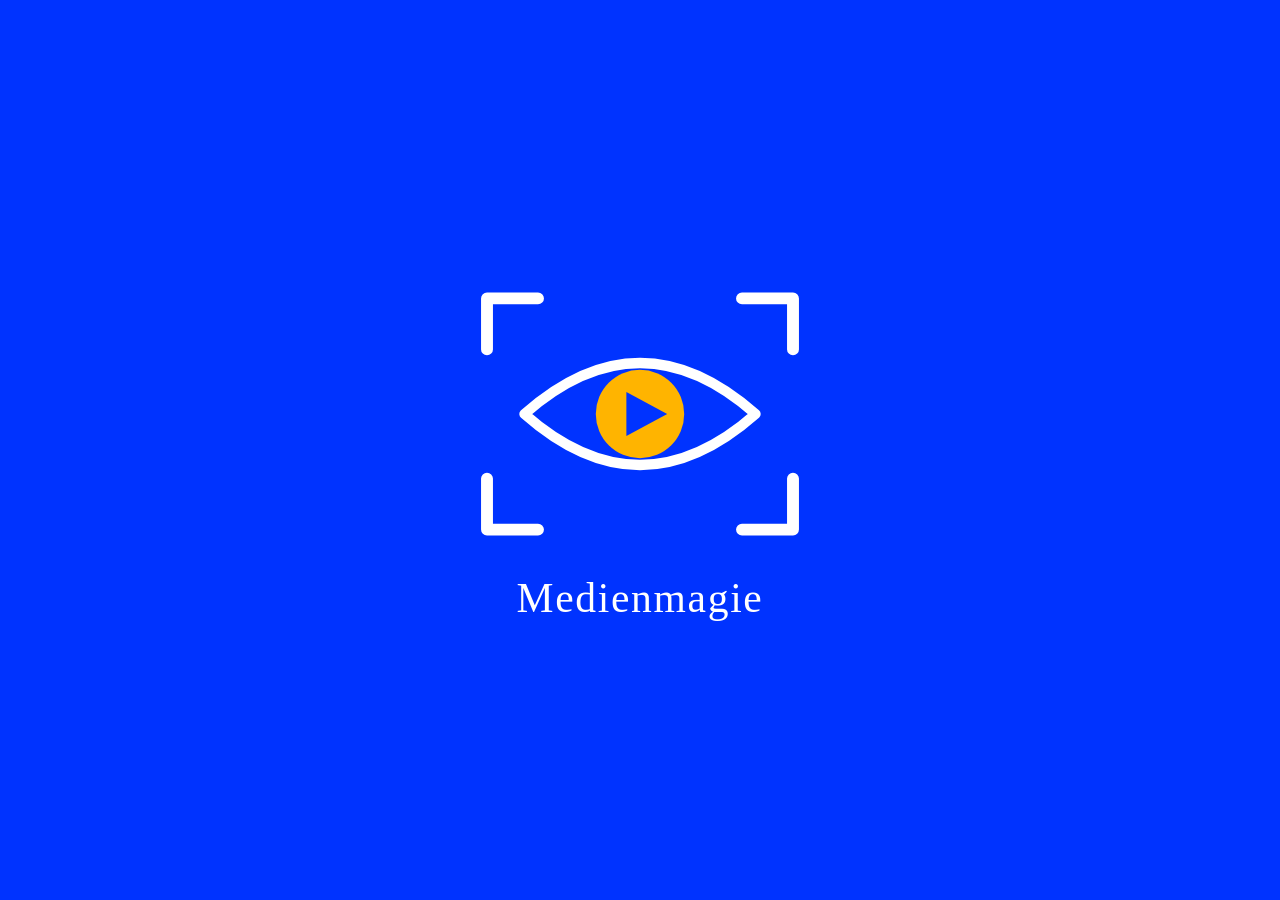
==== index.html @ 4b396f24 "Add files via upload" ====
<!DOCTYPE html>
<html lang="de">
<head>
<meta charset="utf-8">
<meta name="viewport" content="width=device-width, initial-scale=1">
<title>Medienmagie</title>
<meta name="description" content="Medienmagie – Medienpädagogik mit Zauberei, Licht und Film. ">
<link rel="icon" href="data:image/svg+xml,<svg xmlns='http://www.w3.org/2000/svg' viewBox='0 0 100 100'><text y='.9em' font-size='90'>👁</text></svg>">
<style>
  :root {
    --bg: #0033ff;
    --ink: #ffffff;
    --accent: #ffb400;
  }
  * { box-sizing: border-box; }
  html, body { height: 100%; margin: 0; }
  body {
    background: var(--bg);
    color: var(--ink);
    font-family: Georgia, "Times New Roman", serif;
    display: flex;
    flex-direction: column;
    align-items: center;
    justify-content: center;
    gap: 1.5rem;
    transition: background .6s ease, color .6s ease;
    text-align: center;
    padding: 1.5rem;
  }
  button.logo {
    background: none;
    border: 0;
    padding: 0;
    cursor: pointer;
    width: min(70vw, 340px);
    border-radius: 12px;
    -webkit-tap-highlight-color: transparent;
  }
  button.logo:focus-visible { outline: 3px solid var(--accent); outline-offset: 8px; }
  button.logo svg { width: 100%; height: auto; display: block; }
  .frame, .lid { stroke: var(--ink); transition: stroke .6s ease; }
  .iris { fill: var(--accent); transition: fill .6s ease; }
  .play { fill: var(--bg); transition: fill .6s ease; }
  button.logo:active .iris { transform: scale(.94); }
  .iris { transform-origin: 100px 80px; transition: fill .6s ease, transform .15s ease; }
  h1 {
    font-size: clamp(1.8rem, 6vw, 2.6rem);
    font-weight: 400;
    letter-spacing: .04em;
    margin: 0;
  }
  p {
    margin: 0;
    font-size: 1rem;
    opacity: .75;
  }
  @media (prefers-reduced-motion: reduce) {
    * { transition: none !important; }
  }
</style>
</head>
<body>

<button class="logo" id="logo" type="button" aria-label="Farbe wechseln">
  <svg viewBox="0 0 200 160" role="img" aria-hidden="true">
    <!-- Sucher-Rahmen -->
    <g class="frame" fill="none" stroke-width="7" stroke-linecap="round" stroke-linejoin="round">
      <path d="M10 42 V12 H40"/>
      <path d="M160 12 H190 V42"/>
      <path d="M190 118 V148 H160"/>
      <path d="M40 148 H10 V118"/>
    </g>
    <!-- Auge -->
    <path class="lid" d="M32 80 Q100 20 168 80 Q100 140 32 80 Z" fill="none" stroke-width="6" stroke-linejoin="round"/>
    <circle class="iris" cx="100" cy="80" r="26"/>
    <!-- Play-Pupille -->
    <path class="play" d="M92 67 L116 80 L92 93 Z"/>
  </svg>
</button>

<h1>Medienmagie</h1>

<script>
  // Fünf grelle Farbwelten: Hintergrund und Akzent sind jeweils Komplementärfarben
  var paletten = [
    { bg: "#0033ff", ink: "#ffffff", accent: "#ffb400" }, // Knallblau / Gelborange
    { bg: "#ff1f8e", ink: "#ffffff", accent: "#19ff8c" }, // Pink / Neongrün
    { bg: "#7a00ff", ink: "#ffffff", accent: "#f2ff00" }, // Violett / Neongelb
    { bg: "#ff3b00", ink: "#ffffff", accent: "#00e5ff" }, // Signalrot / Cyan
    { bg: "#ffe600", ink: "#1a0033", accent: "#5a00ff" }  // Gelb / Ultraviolett
  ];
  var i = 0;
  var root = document.documentElement;

  function anwenden(p) {
    root.style.setProperty("--bg", p.bg);
    root.style.setProperty("--ink", p.ink);
    root.style.setProperty("--accent", p.accent);
    var meta = document.querySelector('meta[name="theme-color"]');
    if (!meta) {
      meta = document.createElement("meta");
      meta.name = "theme-color";
      document.head.appendChild(meta);
    }
    meta.content = p.bg;
  }

  anwenden(paletten[0]);
  document.getElementById("logo").addEventListener("click", function () {
    i = (i + 1) % paletten.length;
    anwenden(paletten[i]);
  });
</script>
</body>
</html>
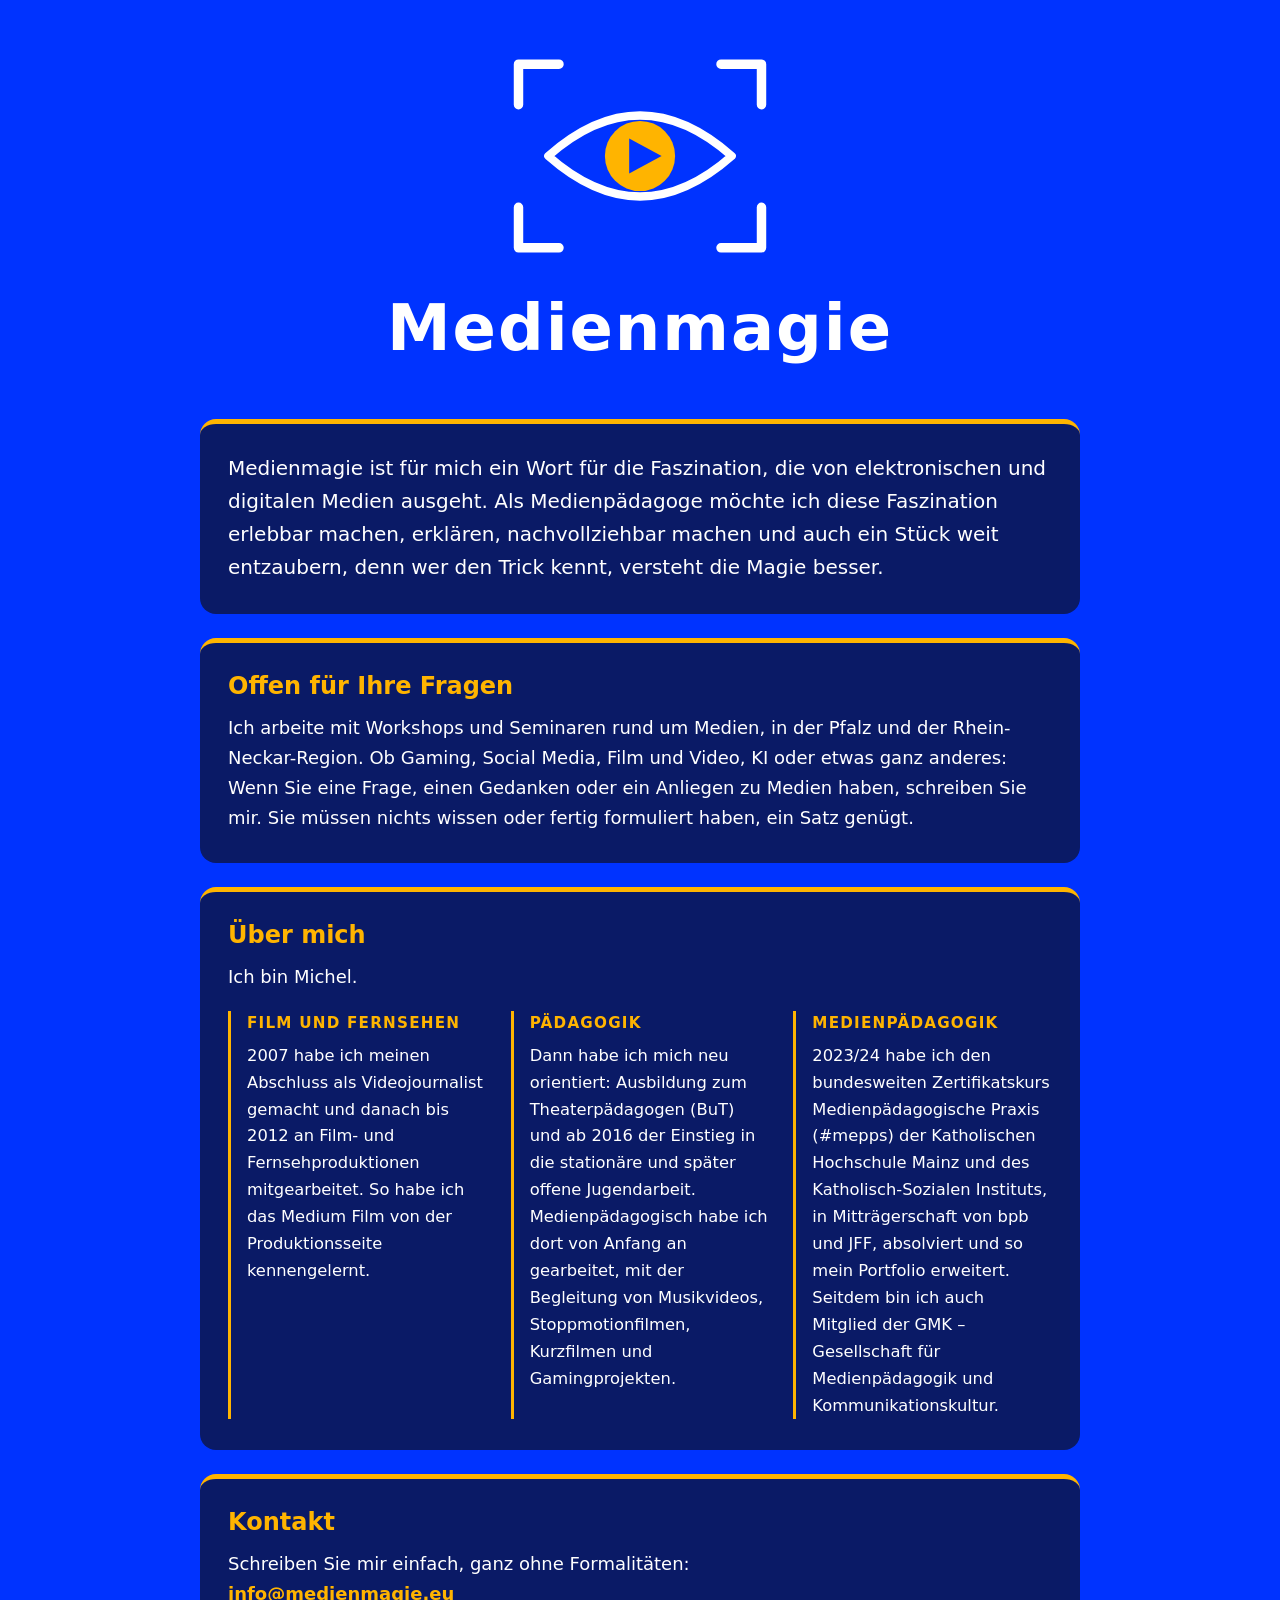
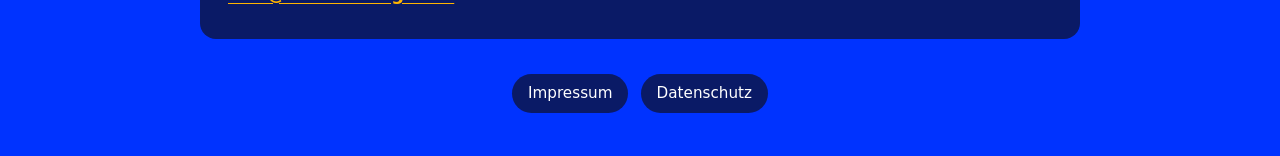
==== commit 433b1ca6: "Rename index(1).html to index.html" ====
--- a/index.html
+++ b/index.html
@@ -3,113 +3,69 @@
 <head>
 <meta charset="utf-8">
 <meta name="viewport" content="width=device-width, initial-scale=1">
-<title>Medienmagie</title>
-<meta name="description" content="Medienmagie – Medienpädagogik mit Zauberei, Licht und Film. ">
-<link rel="icon" href="data:image/svg+xml,<svg xmlns='http://www.w3.org/2000/svg' viewBox='0 0 100 100'><text y='.9em' font-size='90'>👁</text></svg>">
-<style>
-  :root {
-    --bg: #0033ff;
-    --ink: #ffffff;
-    --accent: #ffb400;
-  }
-  * { box-sizing: border-box; }
-  html, body { height: 100%; margin: 0; }
-  body {
-    background: var(--bg);
-    color: var(--ink);
-    font-family: Georgia, "Times New Roman", serif;
-    display: flex;
-    flex-direction: column;
-    align-items: center;
-    justify-content: center;
-    gap: 1.5rem;
-    transition: background .6s ease, color .6s ease;
-    text-align: center;
-    padding: 1.5rem;
-  }
-  button.logo {
-    background: none;
-    border: 0;
-    padding: 0;
-    cursor: pointer;
-    width: min(70vw, 340px);
-    border-radius: 12px;
-    -webkit-tap-highlight-color: transparent;
-  }
-  button.logo:focus-visible { outline: 3px solid var(--accent); outline-offset: 8px; }
-  button.logo svg { width: 100%; height: auto; display: block; }
-  .frame, .lid { stroke: var(--ink); transition: stroke .6s ease; }
-  .iris { fill: var(--accent); transition: fill .6s ease; }
-  .play { fill: var(--bg); transition: fill .6s ease; }
-  button.logo:active .iris { transform: scale(.94); }
-  .iris { transform-origin: 100px 80px; transition: fill .6s ease, transform .15s ease; }
-  h1 {
-    font-size: clamp(1.8rem, 6vw, 2.6rem);
-    font-weight: 400;
-    letter-spacing: .04em;
-    margin: 0;
-  }
-  p {
-    margin: 0;
-    font-size: 1rem;
-    opacity: .75;
-  }
-  @media (prefers-reduced-motion: reduce) {
-    * { transition: none !important; }
-  }
-</style>
+<title>Medienmagie – Medienpädagogik mit Michel</title>
+<meta name="description" content="Medienmagie: Medienpädagogik in der Pfalz und der Rhein-Neckar-Region. Workshops und Seminare rund um Gaming, Social Media, Film und Video, KI und alle Fragen zu Medien.">
+<link rel="icon" href="data:image/svg+xml,%3Csvg xmlns='http://www.w3.org/2000/svg' viewBox='0 0 100 100'%3E%3Ctext y='.9em' font-size='90'%3E%F0%9F%91%81%3C/text%3E%3C/svg%3E">
+<link rel="stylesheet" href="style.css">
 </head>
 <body>
+<div class="wrap">
 
-<button class="logo" id="logo" type="button" aria-label="Farbe wechseln">
-  <svg viewBox="0 0 200 160" role="img" aria-hidden="true">
-    <!-- Sucher-Rahmen -->
-    <g class="frame" fill="none" stroke-width="7" stroke-linecap="round" stroke-linejoin="round">
-      <path d="M10 42 V12 H40"/>
-      <path d="M160 12 H190 V42"/>
-      <path d="M190 118 V148 H160"/>
-      <path d="M40 148 H10 V118"/>
-    </g>
-    <!-- Auge -->
-    <path class="lid" d="M32 80 Q100 20 168 80 Q100 140 32 80 Z" fill="none" stroke-width="6" stroke-linejoin="round"/>
-    <circle class="iris" cx="100" cy="80" r="26"/>
-    <!-- Play-Pupille -->
-    <path class="play" d="M92 67 L116 80 L92 93 Z"/>
-  </svg>
-</button>
+<header class="hero">
+  <button class="logo" id="logo" type="button" aria-label="Farbe wechseln">
+    <svg viewBox="0 0 200 160" aria-hidden="true">
+  <g class="frame" fill="none" stroke-width="7" stroke-linecap="round" stroke-linejoin="round">
+    <path d="M10 42 V12 H40"/><path d="M160 12 H190 V42"/>
+    <path d="M190 118 V148 H160"/><path d="M40 148 H10 V118"/>
+  </g>
+  <path class="lid" d="M32 80 Q100 20 168 80 Q100 140 32 80 Z" fill="none" stroke-width="6" stroke-linejoin="round"/>
+  <circle class="iris" cx="100" cy="80" r="26"/>
+  <path class="play" d="M92 67 L116 80 L92 93 Z"/>
+</svg>
+  </button>
+  <h1>Medienmagie</h1>
+</header>
 
-<h1>Medienmagie</h1>
+<main>
+  <section class="card">
+    <p class="lead">Medienmagie ist für mich ein Wort für die Faszination, die von elektronischen und digitalen Medien ausgeht. Als Medienpädagoge möchte ich diese Faszination erlebbar machen, erklären, nachvollziehbar machen und auch ein Stück weit entzaubern, denn wer den Trick kennt, versteht die Magie besser.</p>
+  </section>
 
-<script>
-  // Fünf grelle Farbwelten: Hintergrund und Akzent sind jeweils Komplementärfarben
-  var paletten = [
-    { bg: "#0033ff", ink: "#ffffff", accent: "#ffb400" }, // Knallblau / Gelborange
-    { bg: "#ff1f8e", ink: "#ffffff", accent: "#19ff8c" }, // Pink / Neongrün
-    { bg: "#7a00ff", ink: "#ffffff", accent: "#f2ff00" }, // Violett / Neongelb
-    { bg: "#ff3b00", ink: "#ffffff", accent: "#00e5ff" }, // Signalrot / Cyan
-    { bg: "#ffe600", ink: "#1a0033", accent: "#5a00ff" }  // Gelb / Ultraviolett
-  ];
-  var i = 0;
-  var root = document.documentElement;
+  <section class="card" id="fragen">
+    <h2>Offen für Ihre Fragen</h2>
+    <p>Ich arbeite mit Workshops und Seminaren rund um Medien, in der Pfalz und der Rhein-Neckar-Region. Ob Gaming, Social Media, Film und Video, KI oder etwas ganz anderes: Wenn Sie eine Frage, einen Gedanken oder ein Anliegen zu Medien haben, schreiben Sie mir. Sie müssen nichts wissen oder fertig formuliert haben, ein Satz genügt.</p>
+  </section>
 
-  function anwenden(p) {
-    root.style.setProperty("--bg", p.bg);
-    root.style.setProperty("--ink", p.ink);
-    root.style.setProperty("--accent", p.accent);
-    var meta = document.querySelector('meta[name="theme-color"]');
-    if (!meta) {
-      meta = document.createElement("meta");
-      meta.name = "theme-color";
-      document.head.appendChild(meta);
-    }
-    meta.content = p.bg;
-  }
+  <section class="card" id="ueber-mich">
+    <h2>Über mich</h2>
+    <p>Ich bin Michel.</p>
+    <div class="etappen">
+      <div class="etappe">
+        <h3>Film und Fernsehen</h3>
+        <p>2007 habe ich meinen Abschluss als Videojournalist gemacht und danach bis 2012 an Film- und Fernsehproduktionen mitgearbeitet. So habe ich das Medium Film von der Produktionsseite kennengelernt.</p>
+      </div>
+      <div class="etappe">
+        <h3>Pädagogik</h3>
+        <p>Dann habe ich mich neu orientiert: Ausbildung zum Theaterpädagogen (BuT) und ab 2016 der Einstieg in die stationäre und später offene Jugendarbeit. Medienpädagogisch habe ich dort von Anfang an gearbeitet, mit der Begleitung von Musikvideos, Stoppmotionfilmen, Kurzfilmen und Gamingprojekten.</p>
+      </div>
+      <div class="etappe">
+        <h3>Medienpädagogik</h3>
+        <p>2023/24 habe ich den bundesweiten Zertifikatskurs Medienpädagogische Praxis (#mepps) der Katholischen Hochschule Mainz und des Katholisch-Sozialen Instituts, in Mitträgerschaft von bpb und JFF, absolviert und so mein Portfolio erweitert. Seitdem bin ich auch Mitglied der GMK – Gesellschaft für Medienpädagogik und Kommunikationskultur.</p>
+      </div>
+    </div>
+  </section>
 
-  anwenden(paletten[0]);
-  document.getElementById("logo").addEventListener("click", function () {
-    i = (i + 1) % paletten.length;
-    anwenden(paletten[i]);
-  });
-</script>
+  <section class="card" id="kontakt">
+    <h2>Kontakt</h2>
+    <p>Schreiben Sie mir einfach, ganz ohne Formalitäten:<br><a href="mailto:info@medienmagie.eu">info@medienmagie.eu</a></p>
+  </section>
+</main>
+
+<footer class="fuss">
+  <a href="impressum.html" data-keep="impressum.html">Impressum</a>
+  <a href="datenschutz.html" data-keep="datenschutz.html">Datenschutz</a>
+</footer>
+</div>
+<script src="farben.js"></script>
 </body>
 </html>
--- a/style.css
+++ b/style.css
@@ -0,0 +1,92 @@
+:root {
+  --bg: #0033ff;
+  --ink: #ffffff;
+  --card: #0a1a66;
+  --head: #ffb400;
+  --accent: #ffb400;
+}
+* { box-sizing: border-box; }
+html { scroll-behavior: smooth; }
+body {
+  margin: 0;
+  min-height: 100vh;
+  background: var(--bg);
+  color: var(--ink);
+  font-family: system-ui, -apple-system, "Segoe UI", Roboto, "Helvetica Neue", Arial, sans-serif;
+  font-size: 1.125rem;
+  line-height: 1.65;
+  transition: background .6s ease, color .6s ease;
+}
+.wrap { max-width: 920px; margin: 0 auto; padding: 0 1.25rem 2.5rem; }
+
+/* Kopf mit Logo */
+.hero { text-align: center; padding: 3rem 0 2rem; }
+button.logo {
+  background: none; border: 0; padding: 0; cursor: pointer;
+  width: min(62vw, 270px); border-radius: 14px;
+  -webkit-tap-highlight-color: transparent;
+}
+button.logo:focus-visible, a.logo-link:focus-visible { outline: 3px solid var(--head); outline-offset: 8px; }
+button.logo svg, a.logo-link svg { width: 100%; height: auto; display: block; }
+.frame, .lid { stroke: var(--ink); transition: stroke .6s ease; }
+.iris { fill: var(--accent); transition: fill .6s ease, transform .15s ease; transform-origin: 100px 80px; }
+.play { fill: var(--bg); transition: fill .6s ease; }
+button.logo:active .iris { transform: scale(.93); }
+h1 {
+  font-family: "Trebuchet MS", system-ui, sans-serif;
+  font-size: clamp(2.4rem, 9vw, 4rem);
+  letter-spacing: .03em; line-height: 1.1;
+  margin: 1.25rem 0 0; font-weight: 800;
+}
+
+/* Karten */
+.card {
+  background: var(--card); color: #fff;
+  border-top: 5px solid var(--head);
+  border-radius: 16px;
+  padding: 1.75rem 1.75rem 1.9rem;
+  margin: 1.5rem 0;
+  transition: background .6s ease, border-color .6s ease;
+}
+.card h2 {
+  font-family: "Trebuchet MS", system-ui, sans-serif;
+  font-size: 1.5rem; line-height: 1.25; margin: 0 0 .75rem;
+  color: var(--head); transition: color .6s ease;
+}
+.card p { margin: 0 0 1rem; }
+.card p:last-child { margin-bottom: 0; }
+.card a { color: var(--head); text-underline-offset: 3px; font-weight: 600; }
+.card a:hover { text-decoration-thickness: 3px; }
+.lead { font-size: 1.25rem; }
+
+/* Über mich: drei Etappen */
+.etappen { display: grid; gap: 1.25rem; margin-top: 1.25rem; }
+@media (min-width: 800px) { .etappen { grid-template-columns: repeat(3, 1fr); gap: 1.5rem; } }
+.etappe { border-left: 3px solid var(--head); padding-left: 1rem; transition: border-color .6s ease; }
+.etappe h3 {
+  margin: 0 0 .4rem; font-size: .95rem; letter-spacing: .08em; text-transform: uppercase;
+  color: var(--head); transition: color .6s ease;
+}
+.etappe p { font-size: 1.02rem; }
+
+/* Fußzeile */
+.fuss { text-align: center; margin-top: 2rem; }
+.fuss a {
+  display: inline-block; background: var(--card); color: #fff;
+  padding: .45rem 1rem; border-radius: 999px; margin: .2rem;
+  text-decoration: none; font-size: .95rem; transition: background .6s ease;
+}
+.fuss a:hover, .fuss a:focus-visible { text-decoration: underline; }
+
+/* Unterseiten */
+.kopf-klein { display: flex; align-items: center; gap: 1rem; padding: 1.5rem 0 .5rem; }
+.kopf-klein a.logo-link { width: 72px; flex: none; border-radius: 8px; }
+.kopf-klein .zurueck { color: var(--ink); font-weight: 700; text-decoration: none; font-size: 1.1rem; }
+.kopf-klein .zurueck:hover { text-decoration: underline; }
+.text h1 { font-size: clamp(1.8rem, 6vw, 2.4rem); margin: 0 0 1rem; }
+.text h2 { font-size: 1.2rem; margin: 1.5rem 0 .4rem; }
+.text h2:first-of-type { margin-top: 0; }
+
+.keine-anim, .keine-anim * { transition: none !important; }
+
+@media (prefers-reduced-motion: reduce) { * { transition: none !important; scroll-behavior: auto !important; } }
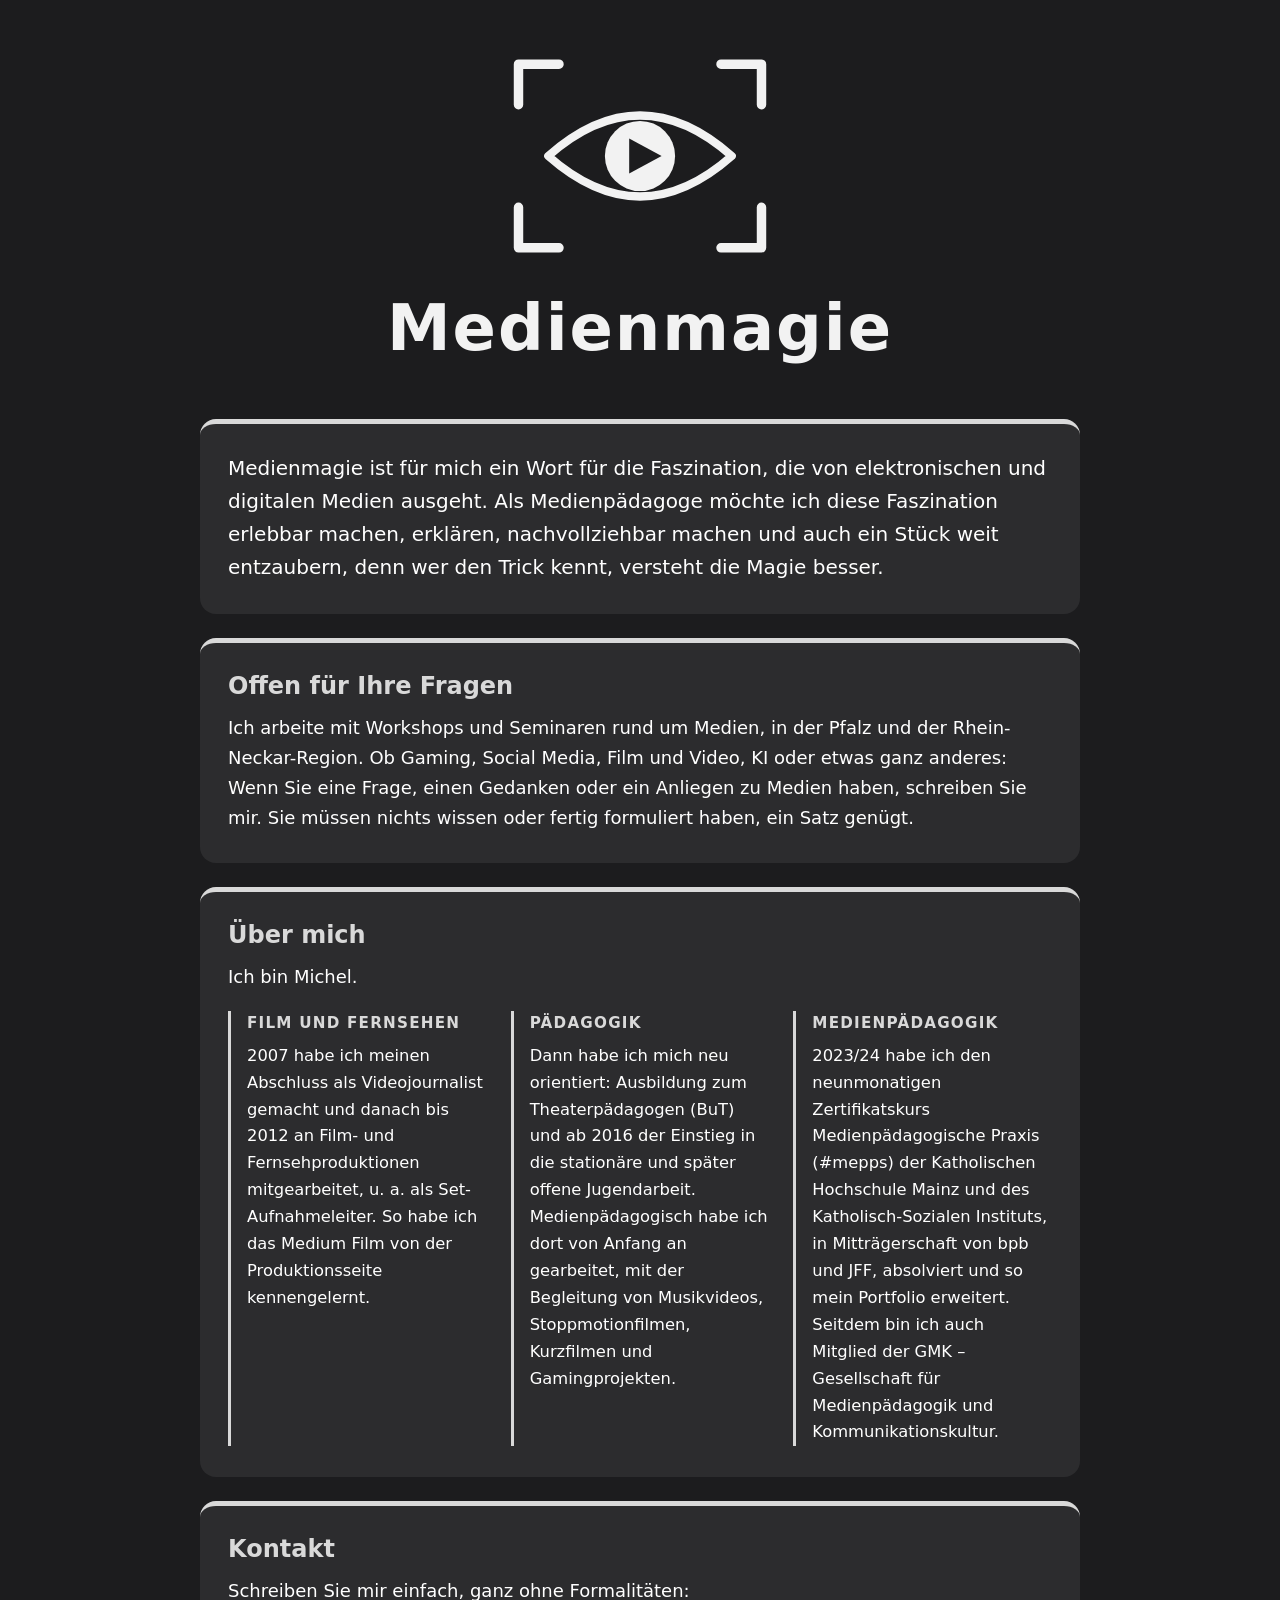
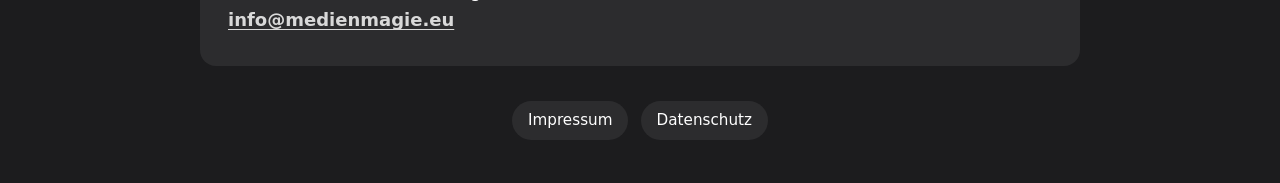
==== commit 93d7cdff: "Add files via upload" ====
--- a/index.html
+++ b/index.html
@@ -42,7 +42,7 @@
     <div class="etappen">
       <div class="etappe">
         <h3>Film und Fernsehen</h3>
-        <p>2007 habe ich meinen Abschluss als Videojournalist gemacht und danach bis 2012 an Film- und Fernsehproduktionen mitgearbeitet. So habe ich das Medium Film von der Produktionsseite kennengelernt.</p>
+        <p>2007 habe ich meinen Abschluss als Videojournalist gemacht und danach bis 2012 an Film- und Fernsehproduktionen mitgearbeitet, u. a. als Set-Aufnahmeleiter. So habe ich das Medium Film von der Produktionsseite kennengelernt.</p>
       </div>
       <div class="etappe">
         <h3>Pädagogik</h3>
@@ -50,7 +50,7 @@
       </div>
       <div class="etappe">
         <h3>Medienpädagogik</h3>
-        <p>2023/24 habe ich den bundesweiten Zertifikatskurs Medienpädagogische Praxis (#mepps) der Katholischen Hochschule Mainz und des Katholisch-Sozialen Instituts, in Mitträgerschaft von bpb und JFF, absolviert und so mein Portfolio erweitert. Seitdem bin ich auch Mitglied der GMK – Gesellschaft für Medienpädagogik und Kommunikationskultur.</p>
+        <p>2023/24 habe ich den neunmonatigen Zertifikatskurs Medienpädagogische Praxis (#mepps) der Katholischen Hochschule Mainz und des Katholisch-Sozialen Instituts, in Mitträgerschaft von bpb und JFF, absolviert und so mein Portfolio erweitert. Seitdem bin ich auch Mitglied der GMK – Gesellschaft für Medienpädagogik und Kommunikationskultur.</p>
       </div>
     </div>
   </section>
--- a/style.css
+++ b/style.css
@@ -1,9 +1,9 @@
 :root {
-  --bg: #0033ff;
-  --ink: #ffffff;
-  --card: #0a1a66;
-  --head: #ffb400;
-  --accent: #ffb400;
+  --bg: #1c1c1e;
+  --ink: #f2f2f2;
+  --card: #2c2c2e;
+  --head: #d9d9d9;
+  --accent: #f2f2f2;
 }
 * { box-sizing: border-box; }
 html { scroll-behavior: smooth; }
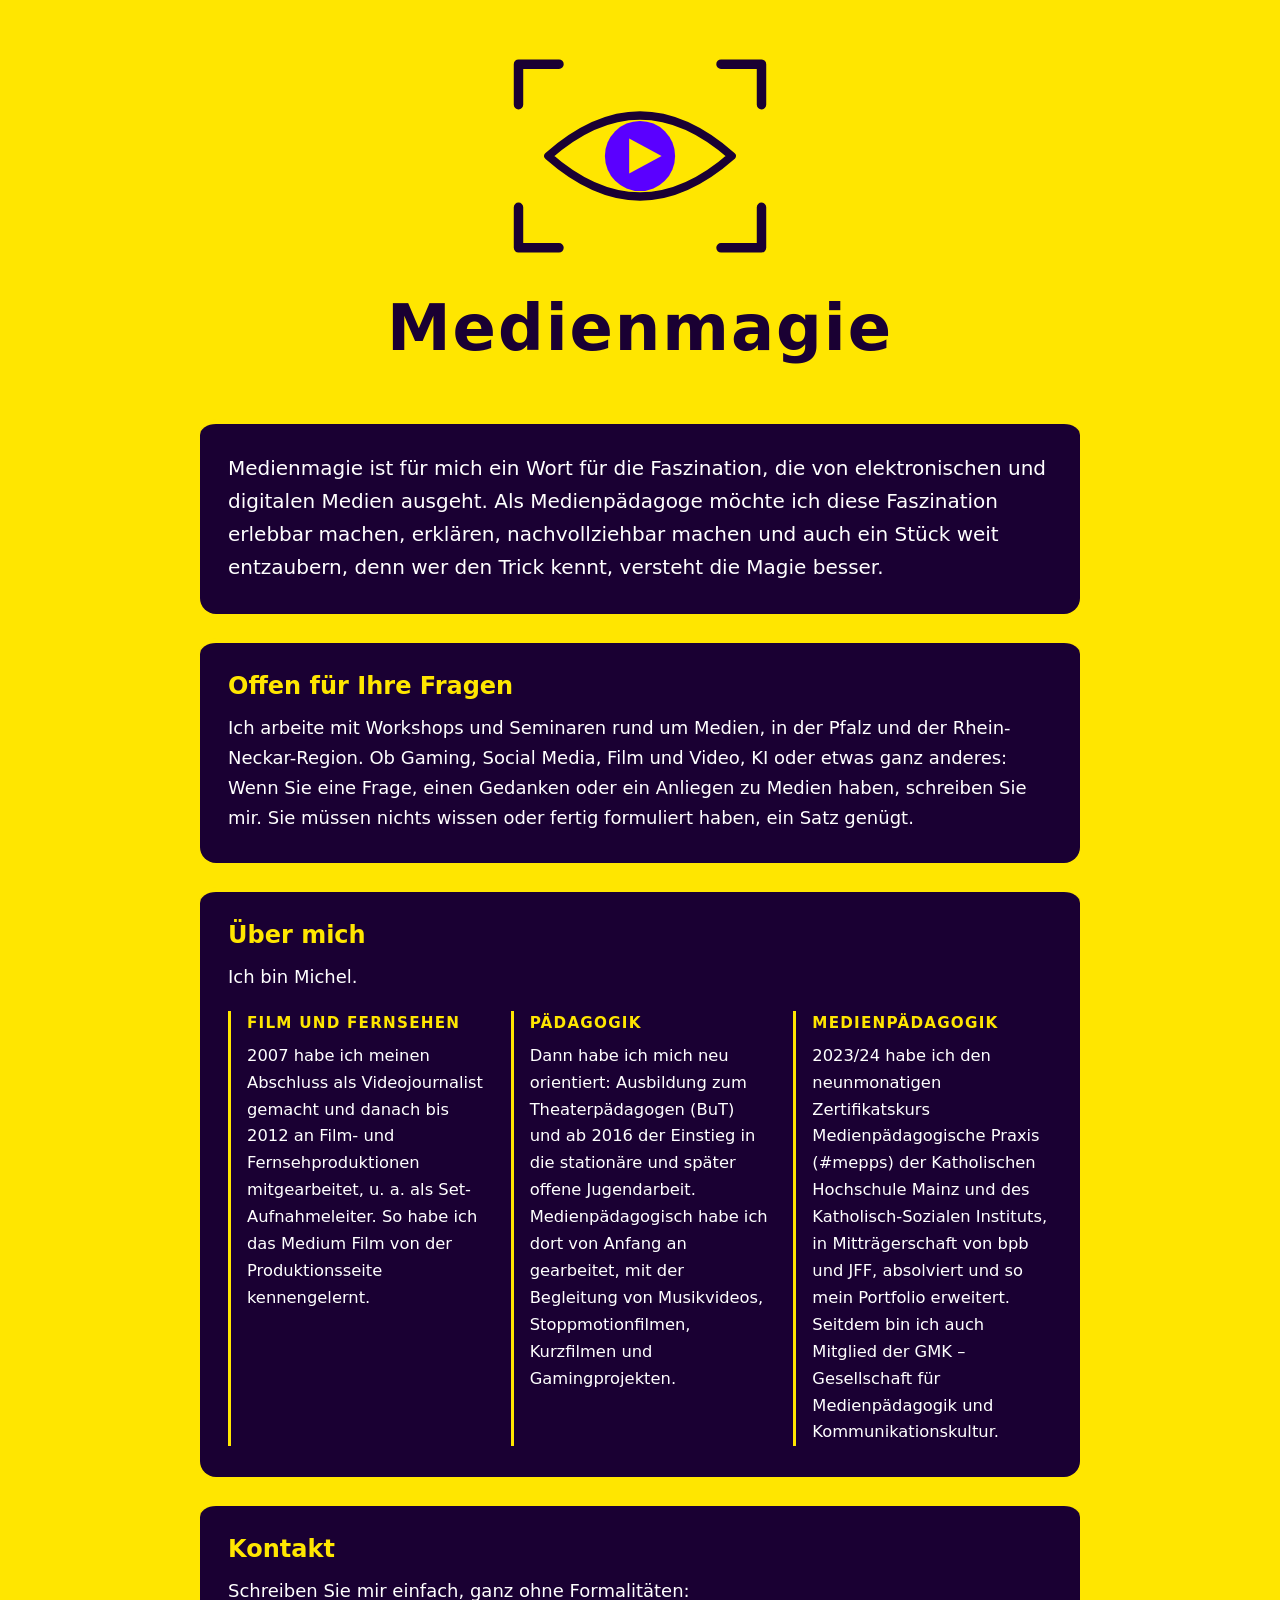
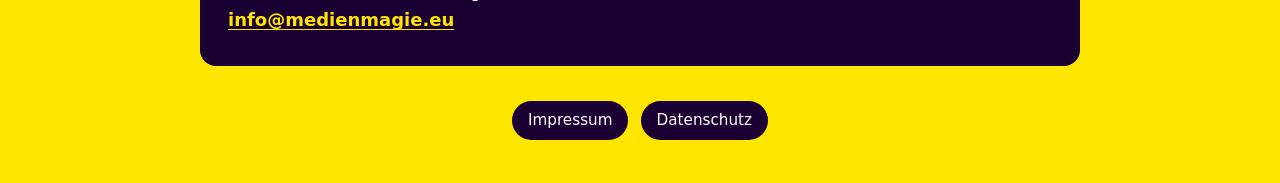
==== commit e25136cd: "Add files via upload" ====
--- a/index.html
+++ b/index.html
@@ -18,9 +18,11 @@
     <path d="M10 42 V12 H40"/><path d="M160 12 H190 V42"/>
     <path d="M190 118 V148 H160"/><path d="M40 148 H10 V118"/>
   </g>
-  <path class="lid" d="M32 80 Q100 20 168 80 Q100 140 32 80 Z" fill="none" stroke-width="6" stroke-linejoin="round"/>
-  <circle class="iris" cx="100" cy="80" r="26"/>
-  <path class="play" d="M92 67 L116 80 L92 93 Z"/>
+  <g class="auge">
+    <path class="lid" d="M32 80 Q100 20 168 80 Q100 140 32 80 Z" fill="none" stroke-width="6" stroke-linejoin="round"/>
+    <circle class="iris" cx="100" cy="80" r="26"/>
+    <path class="play" d="M92 67 L116 80 L92 93 Z"/>
+    </g>
 </svg>
   </button>
   <h1>Medienmagie</h1>
--- a/style.css
+++ b/style.css
@@ -1,9 +1,9 @@
 :root {
-  --bg: #1c1c1e;
-  --ink: #f2f2f2;
-  --card: #2c2c2e;
-  --head: #d9d9d9;
-  --accent: #f2f2f2;
+  --bg: #ffe600;
+  --ink: #1a0033;
+  --card: #1a0033;
+  --head: #ffe600;
+  --accent: #5a00ff;
 }
 * { box-sizing: border-box; }
 html { scroll-behavior: smooth; }
@@ -31,6 +31,9 @@
 .frame, .lid { stroke: var(--ink); transition: stroke .6s ease; }
 .iris { fill: var(--accent); transition: fill .6s ease, transform .15s ease; transform-origin: 100px 80px; }
 .play { fill: var(--bg); transition: fill .6s ease; }
+.auge { transform-origin: 100px 80px; }
+.auge.blinzeln { animation: blinzel .36s ease-in-out; }
+@keyframes blinzel { 0% { transform: scaleY(1); } 45% { transform: scaleY(.06); } 100% { transform: scaleY(1); } }
 button.logo:active .iris { transform: scale(.93); }
 h1 {
   font-family: "Trebuchet MS", system-ui, sans-serif;
@@ -89,4 +92,5 @@
 
 .keine-anim, .keine-anim * { transition: none !important; }
 
-@media (prefers-reduced-motion: reduce) { * { transition: none !important; scroll-behavior: auto !important; } }
+@media (prefers-reduced-motion: reduce) {
+  .auge.blinzeln { animation: none !important; } * { transition: none !important; scroll-behavior: auto !important; } }
